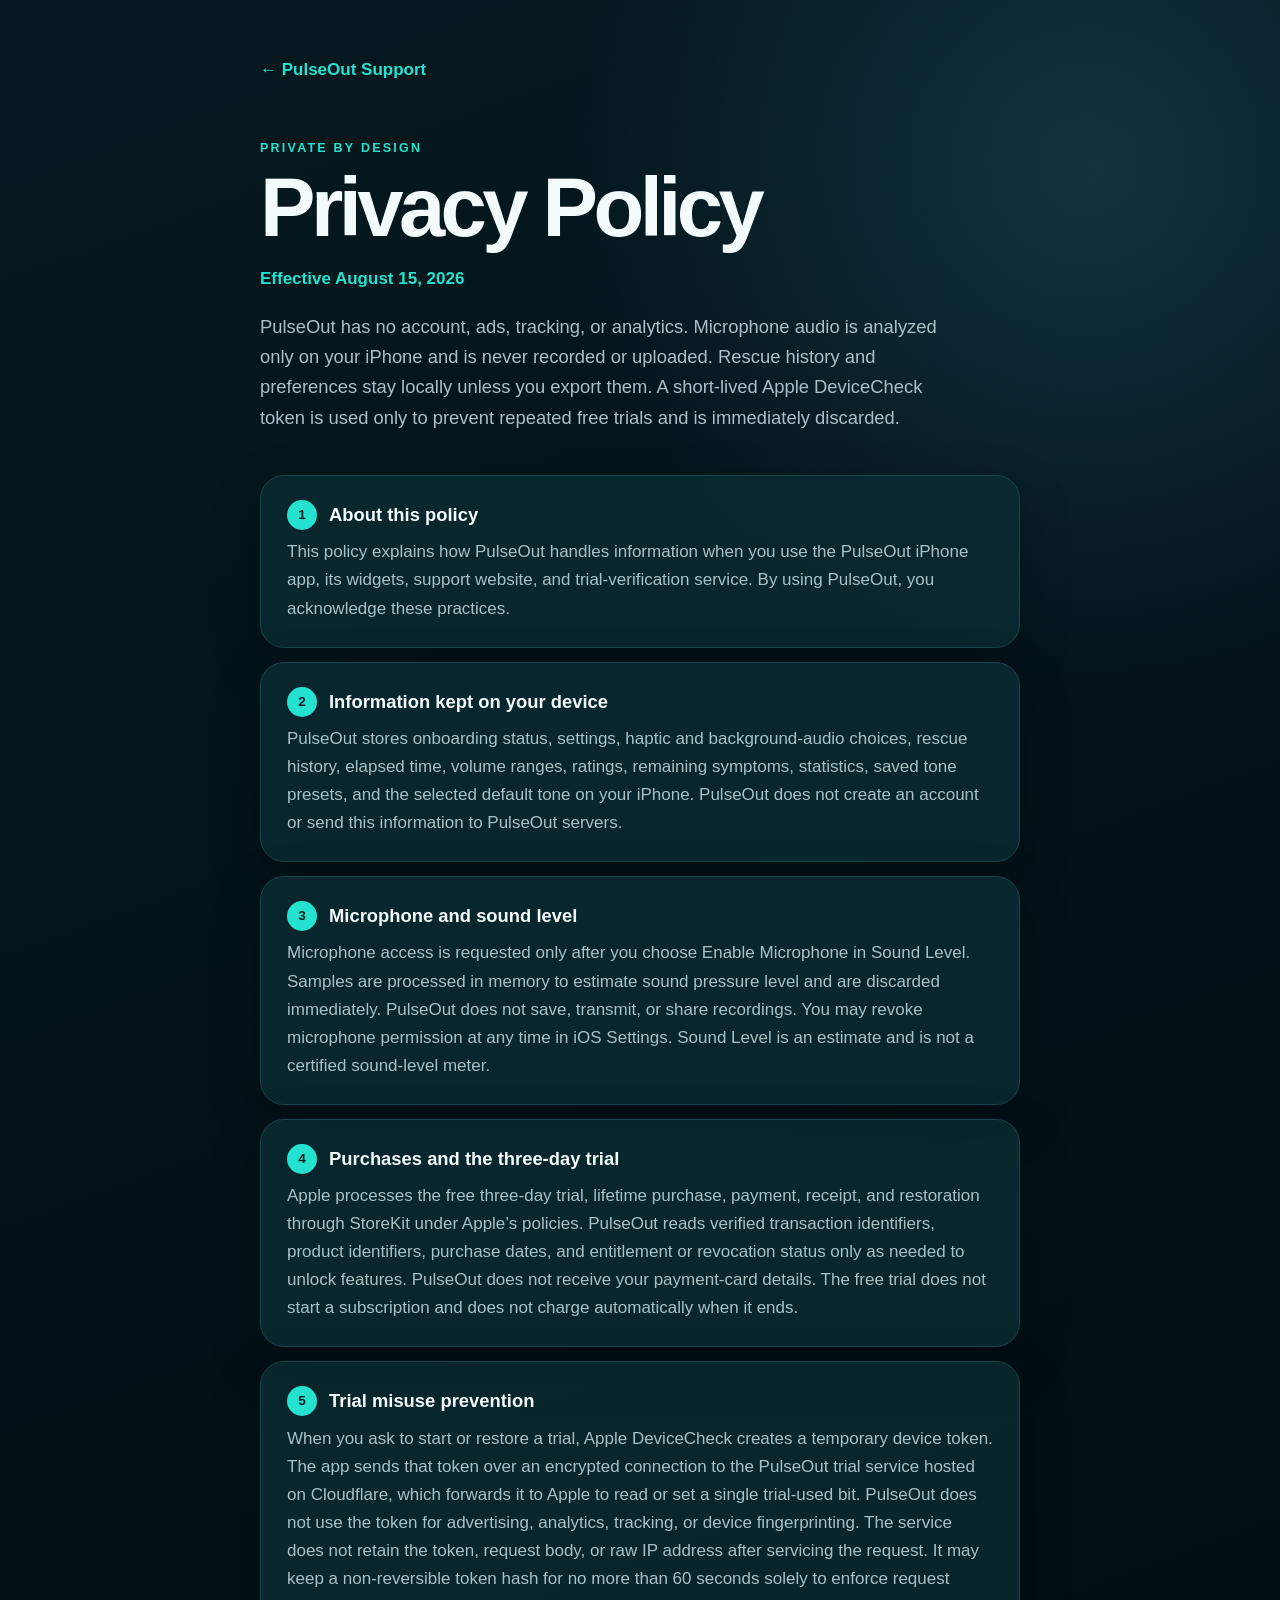
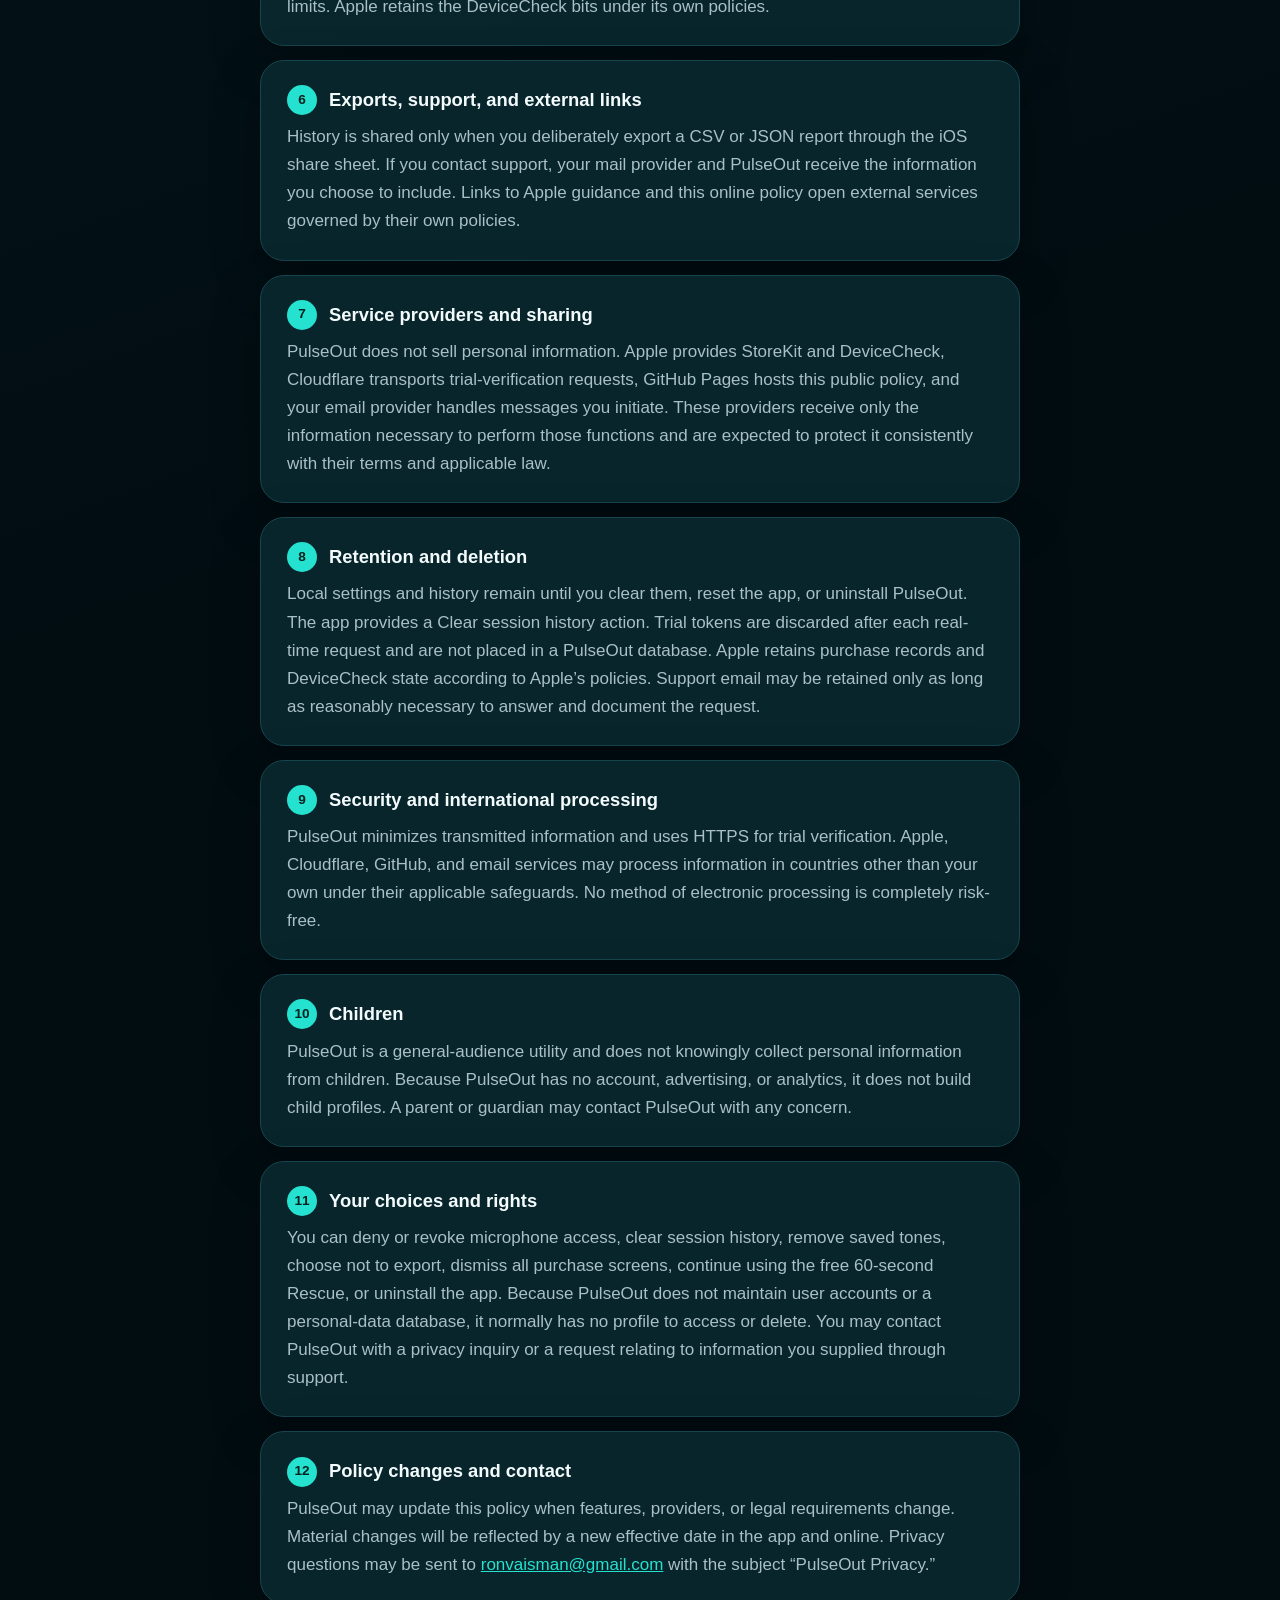
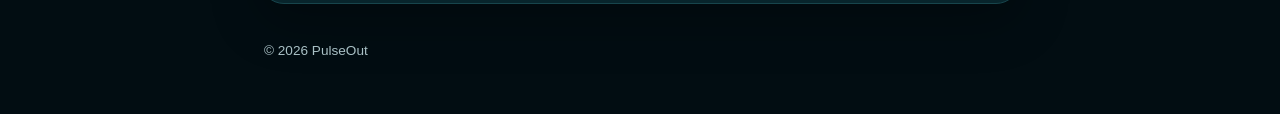
==== privacy.html @ 5d05264e "Publish PulseOut support and privacy policy" ====
<!doctype html>
<html lang="en">
<head>
  <meta charset="utf-8">
  <meta name="viewport" content="width=device-width, initial-scale=1">
  <meta name="referrer" content="no-referrer">
  <meta name="color-scheme" content="dark">
  <meta name="description" content="PulseOut Privacy Policy">
  <title>PulseOut Privacy Policy</title>
  <link rel="stylesheet" href="styles.css">
</head>
<body>
  <main class="shell">
    <a class="back" href="index.html">← PulseOut Support</a>
    <header>
      <p class="eyebrow">PRIVATE BY DESIGN</p>
      <h1>Privacy Policy</h1>
      <p class="effective">Effective August 15, 2026</p>
      <p class="lead">PulseOut has no account, ads, tracking, or analytics. Microphone audio is analyzed only on your iPhone and is never recorded or uploaded. Rescue history and preferences stay locally unless you export them. A short-lived Apple DeviceCheck token is used only to prevent repeated free trials and is immediately discarded.</p>
    </header>

    <article>
      <section><h2><b>1</b> About this policy</h2><p>This policy explains how PulseOut handles information when you use the PulseOut iPhone app, its widgets, support website, and trial-verification service. By using PulseOut, you acknowledge these practices.</p></section>
      <section><h2><b>2</b> Information kept on your device</h2><p>PulseOut stores onboarding status, settings, haptic and background-audio choices, rescue history, elapsed time, volume ranges, ratings, remaining symptoms, statistics, saved tone presets, and the selected default tone on your iPhone. PulseOut does not create an account or send this information to PulseOut servers.</p></section>
      <section><h2><b>3</b> Microphone and sound level</h2><p>Microphone access is requested only after you choose Enable Microphone in Sound Level. Samples are processed in memory to estimate sound pressure level and are discarded immediately. PulseOut does not save, transmit, or share recordings. You may revoke microphone permission at any time in iOS Settings. Sound Level is an estimate and is not a certified sound-level meter.</p></section>
      <section><h2><b>4</b> Purchases and the three-day trial</h2><p>Apple processes the free three-day trial, lifetime purchase, payment, receipt, and restoration through StoreKit under Apple’s policies. PulseOut reads verified transaction identifiers, product identifiers, purchase dates, and entitlement or revocation status only as needed to unlock features. PulseOut does not receive your payment-card details. The free trial does not start a subscription and does not charge automatically when it ends.</p></section>
      <section><h2><b>5</b> Trial misuse prevention</h2><p>When you ask to start or restore a trial, Apple DeviceCheck creates a temporary device token. The app sends that token over an encrypted connection to the PulseOut trial service hosted on Cloudflare, which forwards it to Apple to read or set a single trial-used bit. PulseOut does not use the token for advertising, analytics, tracking, or device fingerprinting. The service does not retain the token, request body, or raw IP address after servicing the request. It may keep a non-reversible token hash for no more than 60 seconds solely to enforce request limits. Apple retains the DeviceCheck bits under its own policies.</p></section>
      <section><h2><b>6</b> Exports, support, and external links</h2><p>History is shared only when you deliberately export a CSV or JSON report through the iOS share sheet. If you contact support, your mail provider and PulseOut receive the information you choose to include. Links to Apple guidance and this online policy open external services governed by their own policies.</p></section>
      <section><h2><b>7</b> Service providers and sharing</h2><p>PulseOut does not sell personal information. Apple provides StoreKit and DeviceCheck, Cloudflare transports trial-verification requests, GitHub Pages hosts this public policy, and your email provider handles messages you initiate. These providers receive only the information necessary to perform those functions and are expected to protect it consistently with their terms and applicable law.</p></section>
      <section><h2><b>8</b> Retention and deletion</h2><p>Local settings and history remain until you clear them, reset the app, or uninstall PulseOut. The app provides a Clear session history action. Trial tokens are discarded after each real-time request and are not placed in a PulseOut database. Apple retains purchase records and DeviceCheck state according to Apple’s policies. Support email may be retained only as long as reasonably necessary to answer and document the request.</p></section>
      <section><h2><b>9</b> Security and international processing</h2><p>PulseOut minimizes transmitted information and uses HTTPS for trial verification. Apple, Cloudflare, GitHub, and email services may process information in countries other than your own under their applicable safeguards. No method of electronic processing is completely risk-free.</p></section>
      <section><h2><b>10</b> Children</h2><p>PulseOut is a general-audience utility and does not knowingly collect personal information from children. Because PulseOut has no account, advertising, or analytics, it does not build child profiles. A parent or guardian may contact PulseOut with any concern.</p></section>
      <section><h2><b>11</b> Your choices and rights</h2><p>You can deny or revoke microphone access, clear session history, remove saved tones, choose not to export, dismiss all purchase screens, continue using the free 60-second Rescue, or uninstall the app. Because PulseOut does not maintain user accounts or a personal-data database, it normally has no profile to access or delete. You may contact PulseOut with a privacy inquiry or a request relating to information you supplied through support.</p></section>
      <section><h2><b>12</b> Policy changes and contact</h2><p>PulseOut may update this policy when features, providers, or legal requirements change. Material changes will be reflected by a new effective date in the app and online. Privacy questions may be sent to <a href="mailto:ronvaisman@gmail.com?subject=PulseOut%20Privacy">ronvaisman@gmail.com</a> with the subject “PulseOut Privacy.”</p></section>
    </article>
    <footer>© 2026 PulseOut</footer>
  </main>
</body>
</html>
---- styles.css ----
:root { color-scheme: dark; --bg:#03151b; --card:#0a2a32; --line:#17454c; --text:#f3fbfc; --muted:#a9c0c5; --aqua:#25e1cf; --blue:#37adfb; }
* { box-sizing: border-box; }
html { background: var(--bg); }
body { margin: 0; min-height: 100vh; color: var(--text); background: radial-gradient(circle at 85% 5%, #123241 0, transparent 32rem), linear-gradient(160deg, #04191f, #020d12 60%); font: 17px/1.65 -apple-system, BlinkMacSystemFont, "Segoe UI", sans-serif; }
.shell { width: min(760px, calc(100% - 36px)); margin: 0 auto; padding: 56px 0 40px; }
.shell.compact { min-height: 100vh; display: grid; align-content: center; max-width: 660px; }
.back { color: var(--aqua); text-decoration: none; font-weight: 650; }
header { margin: 54px 0 42px; }
.eyebrow { margin: 24px 0 8px; color: var(--aqua); font-size: .78rem; font-weight: 800; letter-spacing: .18em; }
h1 { margin: 0; font-size: clamp(2.7rem, 8vw, 5.2rem); line-height: .98; letter-spacing: -.055em; }
h1 span { color: var(--aqua); }
.effective { color: var(--aqua); font-weight: 700; }
.lead { color: var(--muted); font-size: 1.15rem; max-width: 680px; }
article { display: grid; gap: 14px; }
section, .card { border: 1px solid var(--line); border-radius: 24px; background: color-mix(in srgb, var(--card) 84%, transparent); box-shadow: 0 18px 50px #0004; }
section { padding: 24px 26px; }
h2 { display: flex; gap: 12px; align-items: center; margin: 0 0 8px; font-size: 1.15rem; }
h2 b { display: grid; place-items: center; width: 30px; height: 30px; flex: 0 0 auto; border-radius: 50%; color: #00221f; background: var(--aqua); font-size: .85rem; }
section p { margin: 0; color: var(--muted); }
a { color: var(--aqua); }
.cards { display: grid; gap: 12px; margin-top: 38px; }
.card { padding: 20px 22px; color: var(--text); text-decoration: none; transition: transform .16s ease, border-color .16s ease; }
.card:hover { transform: translateY(-2px); border-color: var(--aqua); }
.card strong, .card small { display: block; }
.card small { color: var(--muted); margin-top: 2px; }
.mark { display: flex; gap: 7px; align-items: center; width: 78px; height: 54px; }
.mark span { width: 20px; height: 4px; border-radius: 4px; background: var(--aqua); transform: rotate(-14deg); box-shadow: 0 0 20px #25e1cf88; }
.mark span:nth-child(2) { height: 30px; border-radius: 50%; background: linear-gradient(var(--blue), var(--aqua)); }
.mark span:nth-child(3) { transform: rotate(14deg); }
footer { padding: 36px 4px 12px; color: var(--muted); font-size: .85rem; }
@media (max-width: 520px) { .shell { width: min(100% - 24px, 760px); padding-top: 30px; } header { margin: 38px 4px 28px; } section { padding: 20px; border-radius: 20px; } }
@media (prefers-reduced-motion: reduce) { * { transition: none !important; } }
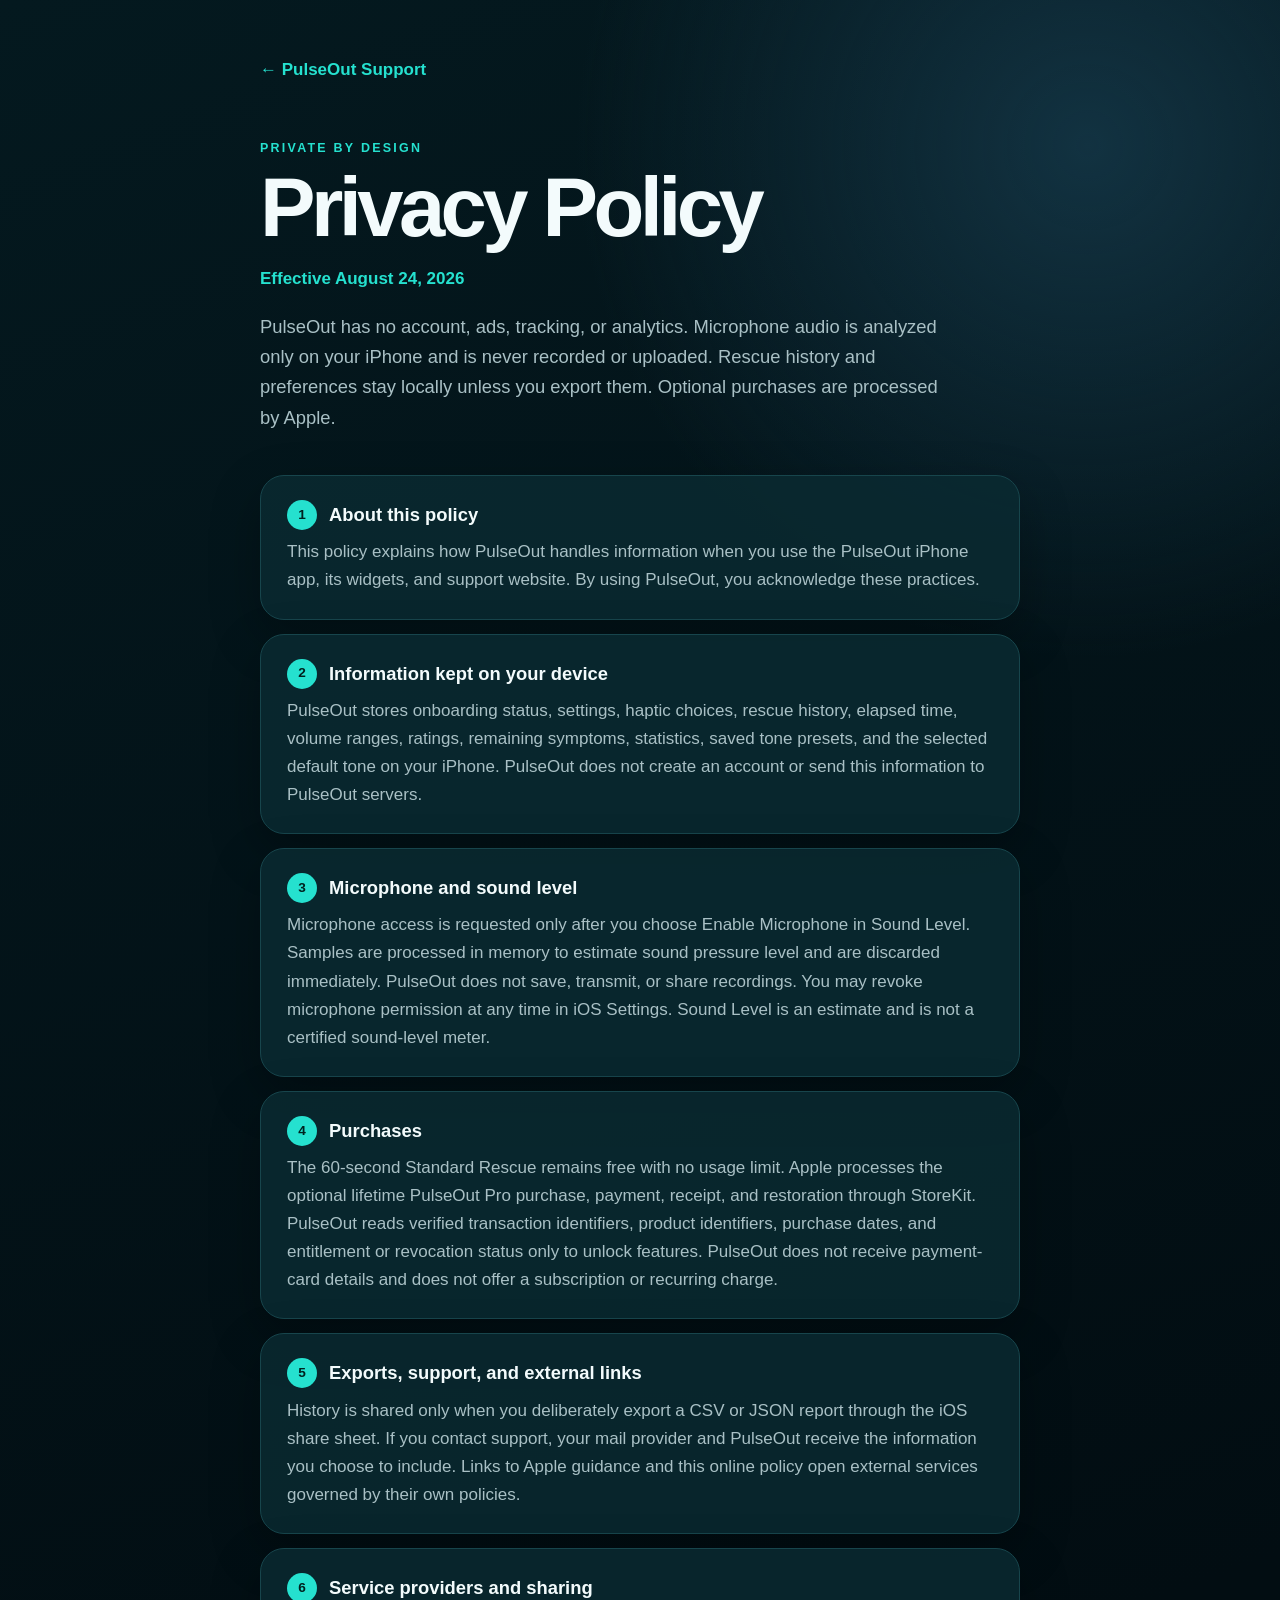
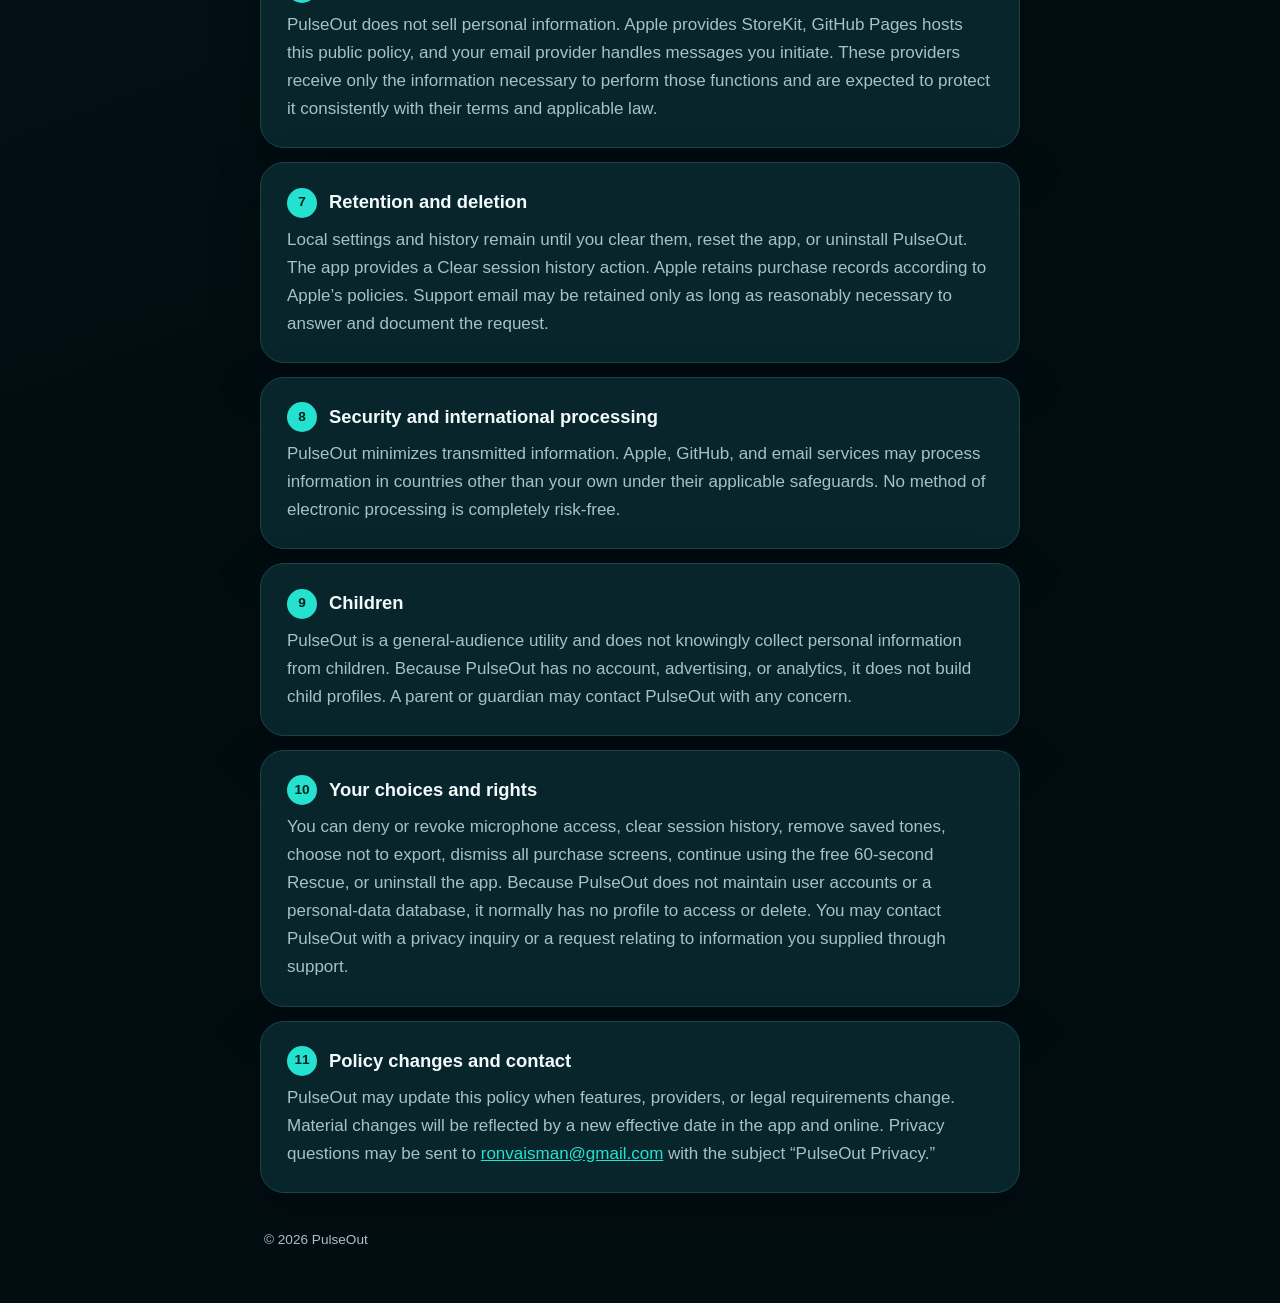
==== commit a2631f62: "Update privacy policy for lifetime-only Pro" ====
--- a/privacy.html
+++ b/privacy.html
@@ -15,23 +15,22 @@
     <header>
       <p class="eyebrow">PRIVATE BY DESIGN</p>
       <h1>Privacy Policy</h1>
-      <p class="effective">Effective August 15, 2026</p>
-      <p class="lead">PulseOut has no account, ads, tracking, or analytics. Microphone audio is analyzed only on your iPhone and is never recorded or uploaded. Rescue history and preferences stay locally unless you export them. A short-lived Apple DeviceCheck token is used only to prevent repeated free trials and is immediately discarded.</p>
+      <p class="effective">Effective August 24, 2026</p>
+      <p class="lead">PulseOut has no account, ads, tracking, or analytics. Microphone audio is analyzed only on your iPhone and is never recorded or uploaded. Rescue history and preferences stay locally unless you export them. Optional purchases are processed by Apple.</p>
     </header>
 
     <article>
-      <section><h2><b>1</b> About this policy</h2><p>This policy explains how PulseOut handles information when you use the PulseOut iPhone app, its widgets, support website, and trial-verification service. By using PulseOut, you acknowledge these practices.</p></section>
-      <section><h2><b>2</b> Information kept on your device</h2><p>PulseOut stores onboarding status, settings, haptic and background-audio choices, rescue history, elapsed time, volume ranges, ratings, remaining symptoms, statistics, saved tone presets, and the selected default tone on your iPhone. PulseOut does not create an account or send this information to PulseOut servers.</p></section>
+      <section><h2><b>1</b> About this policy</h2><p>This policy explains how PulseOut handles information when you use the PulseOut iPhone app, its widgets, and support website. By using PulseOut, you acknowledge these practices.</p></section>
+      <section><h2><b>2</b> Information kept on your device</h2><p>PulseOut stores onboarding status, settings, haptic choices, rescue history, elapsed time, volume ranges, ratings, remaining symptoms, statistics, saved tone presets, and the selected default tone on your iPhone. PulseOut does not create an account or send this information to PulseOut servers.</p></section>
       <section><h2><b>3</b> Microphone and sound level</h2><p>Microphone access is requested only after you choose Enable Microphone in Sound Level. Samples are processed in memory to estimate sound pressure level and are discarded immediately. PulseOut does not save, transmit, or share recordings. You may revoke microphone permission at any time in iOS Settings. Sound Level is an estimate and is not a certified sound-level meter.</p></section>
-      <section><h2><b>4</b> Purchases and the three-day trial</h2><p>Apple processes the free three-day trial, lifetime purchase, payment, receipt, and restoration through StoreKit under Apple’s policies. PulseOut reads verified transaction identifiers, product identifiers, purchase dates, and entitlement or revocation status only as needed to unlock features. PulseOut does not receive your payment-card details. The free trial does not start a subscription and does not charge automatically when it ends.</p></section>
-      <section><h2><b>5</b> Trial misuse prevention</h2><p>When you ask to start or restore a trial, Apple DeviceCheck creates a temporary device token. The app sends that token over an encrypted connection to the PulseOut trial service hosted on Cloudflare, which forwards it to Apple to read or set a single trial-used bit. PulseOut does not use the token for advertising, analytics, tracking, or device fingerprinting. The service does not retain the token, request body, or raw IP address after servicing the request. It may keep a non-reversible token hash for no more than 60 seconds solely to enforce request limits. Apple retains the DeviceCheck bits under its own policies.</p></section>
-      <section><h2><b>6</b> Exports, support, and external links</h2><p>History is shared only when you deliberately export a CSV or JSON report through the iOS share sheet. If you contact support, your mail provider and PulseOut receive the information you choose to include. Links to Apple guidance and this online policy open external services governed by their own policies.</p></section>
-      <section><h2><b>7</b> Service providers and sharing</h2><p>PulseOut does not sell personal information. Apple provides StoreKit and DeviceCheck, Cloudflare transports trial-verification requests, GitHub Pages hosts this public policy, and your email provider handles messages you initiate. These providers receive only the information necessary to perform those functions and are expected to protect it consistently with their terms and applicable law.</p></section>
-      <section><h2><b>8</b> Retention and deletion</h2><p>Local settings and history remain until you clear them, reset the app, or uninstall PulseOut. The app provides a Clear session history action. Trial tokens are discarded after each real-time request and are not placed in a PulseOut database. Apple retains purchase records and DeviceCheck state according to Apple’s policies. Support email may be retained only as long as reasonably necessary to answer and document the request.</p></section>
-      <section><h2><b>9</b> Security and international processing</h2><p>PulseOut minimizes transmitted information and uses HTTPS for trial verification. Apple, Cloudflare, GitHub, and email services may process information in countries other than your own under their applicable safeguards. No method of electronic processing is completely risk-free.</p></section>
-      <section><h2><b>10</b> Children</h2><p>PulseOut is a general-audience utility and does not knowingly collect personal information from children. Because PulseOut has no account, advertising, or analytics, it does not build child profiles. A parent or guardian may contact PulseOut with any concern.</p></section>
-      <section><h2><b>11</b> Your choices and rights</h2><p>You can deny or revoke microphone access, clear session history, remove saved tones, choose not to export, dismiss all purchase screens, continue using the free 60-second Rescue, or uninstall the app. Because PulseOut does not maintain user accounts or a personal-data database, it normally has no profile to access or delete. You may contact PulseOut with a privacy inquiry or a request relating to information you supplied through support.</p></section>
-      <section><h2><b>12</b> Policy changes and contact</h2><p>PulseOut may update this policy when features, providers, or legal requirements change. Material changes will be reflected by a new effective date in the app and online. Privacy questions may be sent to <a href="mailto:ronvaisman@gmail.com?subject=PulseOut%20Privacy">ronvaisman@gmail.com</a> with the subject “PulseOut Privacy.”</p></section>
+      <section><h2><b>4</b> Purchases</h2><p>The 60-second Standard Rescue remains free with no usage limit. Apple processes the optional lifetime PulseOut Pro purchase, payment, receipt, and restoration through StoreKit. PulseOut reads verified transaction identifiers, product identifiers, purchase dates, and entitlement or revocation status only to unlock features. PulseOut does not receive payment-card details and does not offer a subscription or recurring charge.</p></section>
+      <section><h2><b>5</b> Exports, support, and external links</h2><p>History is shared only when you deliberately export a CSV or JSON report through the iOS share sheet. If you contact support, your mail provider and PulseOut receive the information you choose to include. Links to Apple guidance and this online policy open external services governed by their own policies.</p></section>
+      <section><h2><b>6</b> Service providers and sharing</h2><p>PulseOut does not sell personal information. Apple provides StoreKit, GitHub Pages hosts this public policy, and your email provider handles messages you initiate. These providers receive only the information necessary to perform those functions and are expected to protect it consistently with their terms and applicable law.</p></section>
+      <section><h2><b>7</b> Retention and deletion</h2><p>Local settings and history remain until you clear them, reset the app, or uninstall PulseOut. The app provides a Clear session history action. Apple retains purchase records according to Apple’s policies. Support email may be retained only as long as reasonably necessary to answer and document the request.</p></section>
+      <section><h2><b>8</b> Security and international processing</h2><p>PulseOut minimizes transmitted information. Apple, GitHub, and email services may process information in countries other than your own under their applicable safeguards. No method of electronic processing is completely risk-free.</p></section>
+      <section><h2><b>9</b> Children</h2><p>PulseOut is a general-audience utility and does not knowingly collect personal information from children. Because PulseOut has no account, advertising, or analytics, it does not build child profiles. A parent or guardian may contact PulseOut with any concern.</p></section>
+      <section><h2><b>10</b> Your choices and rights</h2><p>You can deny or revoke microphone access, clear session history, remove saved tones, choose not to export, dismiss all purchase screens, continue using the free 60-second Rescue, or uninstall the app. Because PulseOut does not maintain user accounts or a personal-data database, it normally has no profile to access or delete. You may contact PulseOut with a privacy inquiry or a request relating to information you supplied through support.</p></section>
+      <section><h2><b>11</b> Policy changes and contact</h2><p>PulseOut may update this policy when features, providers, or legal requirements change. Material changes will be reflected by a new effective date in the app and online. Privacy questions may be sent to <a href="mailto:ronvaisman@gmail.com?subject=PulseOut%20Privacy">ronvaisman@gmail.com</a> with the subject “PulseOut Privacy.”</p></section>
     </article>
     <footer>© 2026 PulseOut</footer>
   </main>
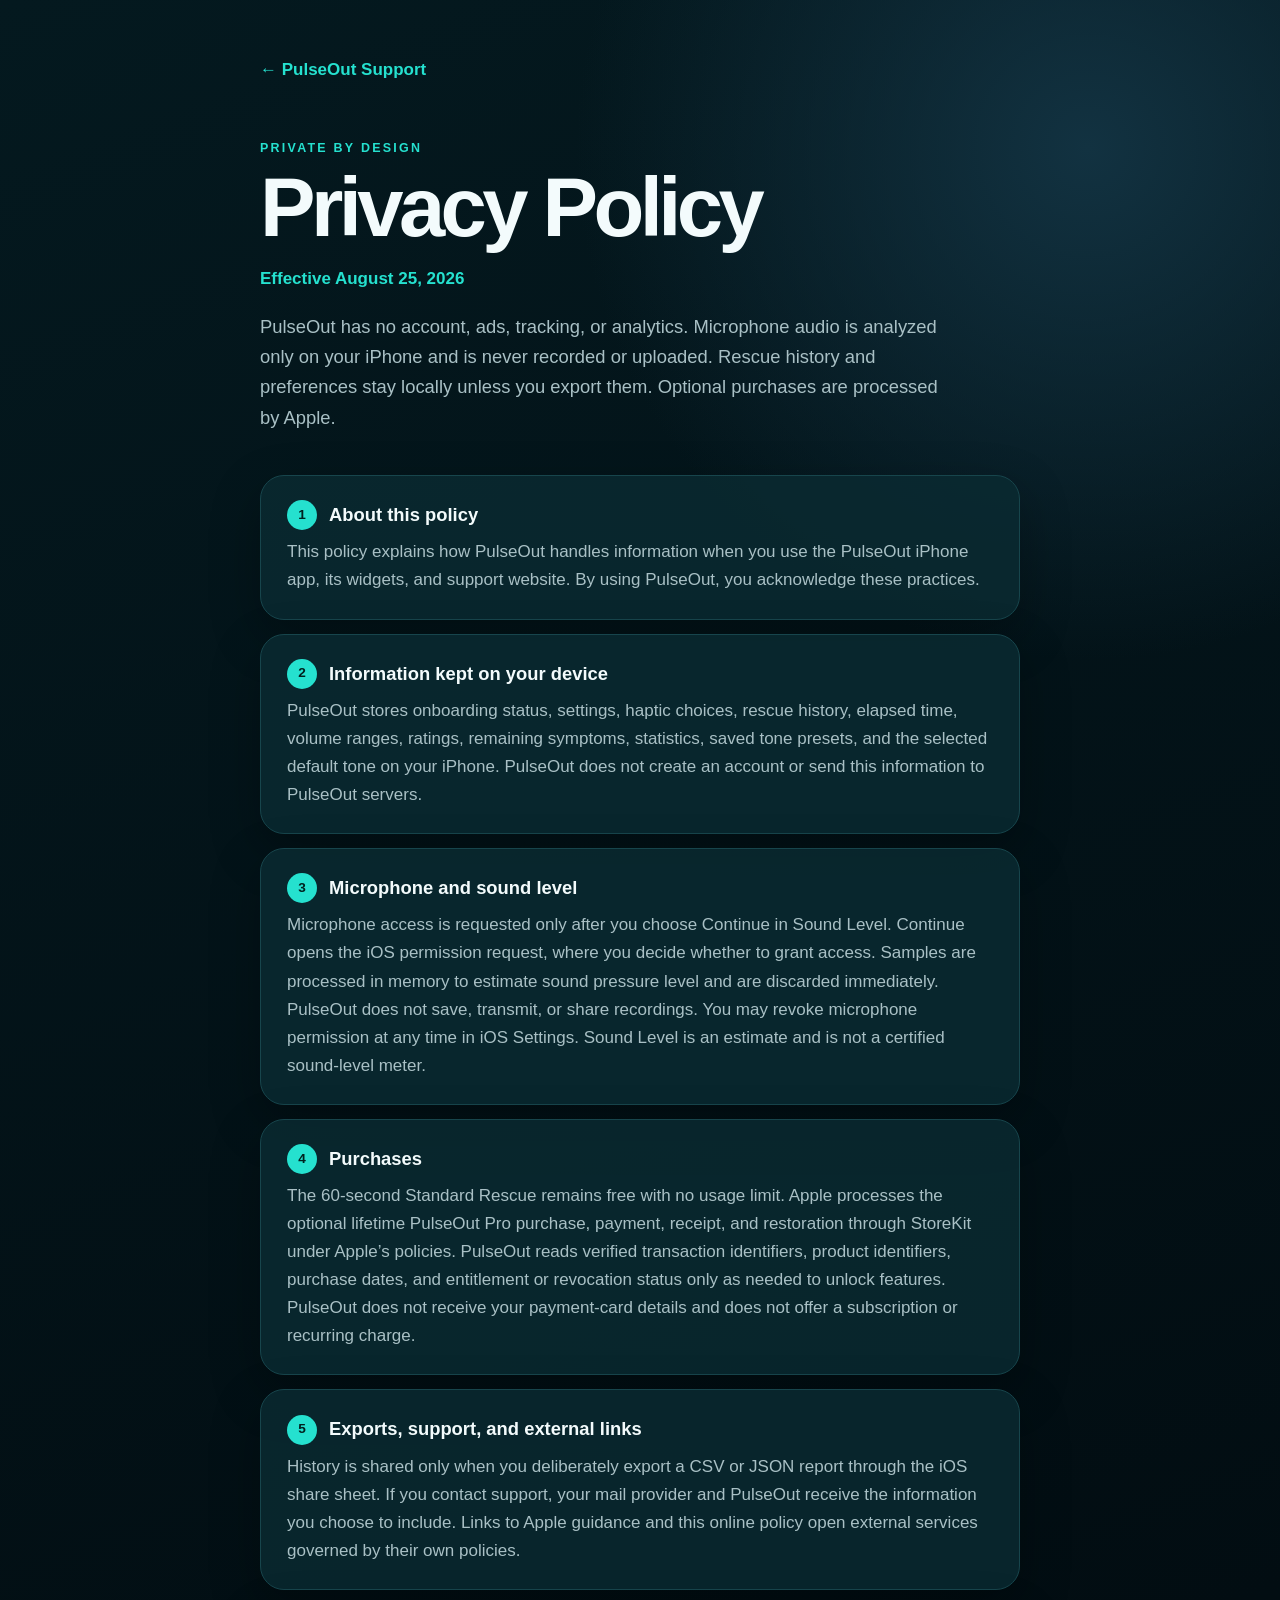
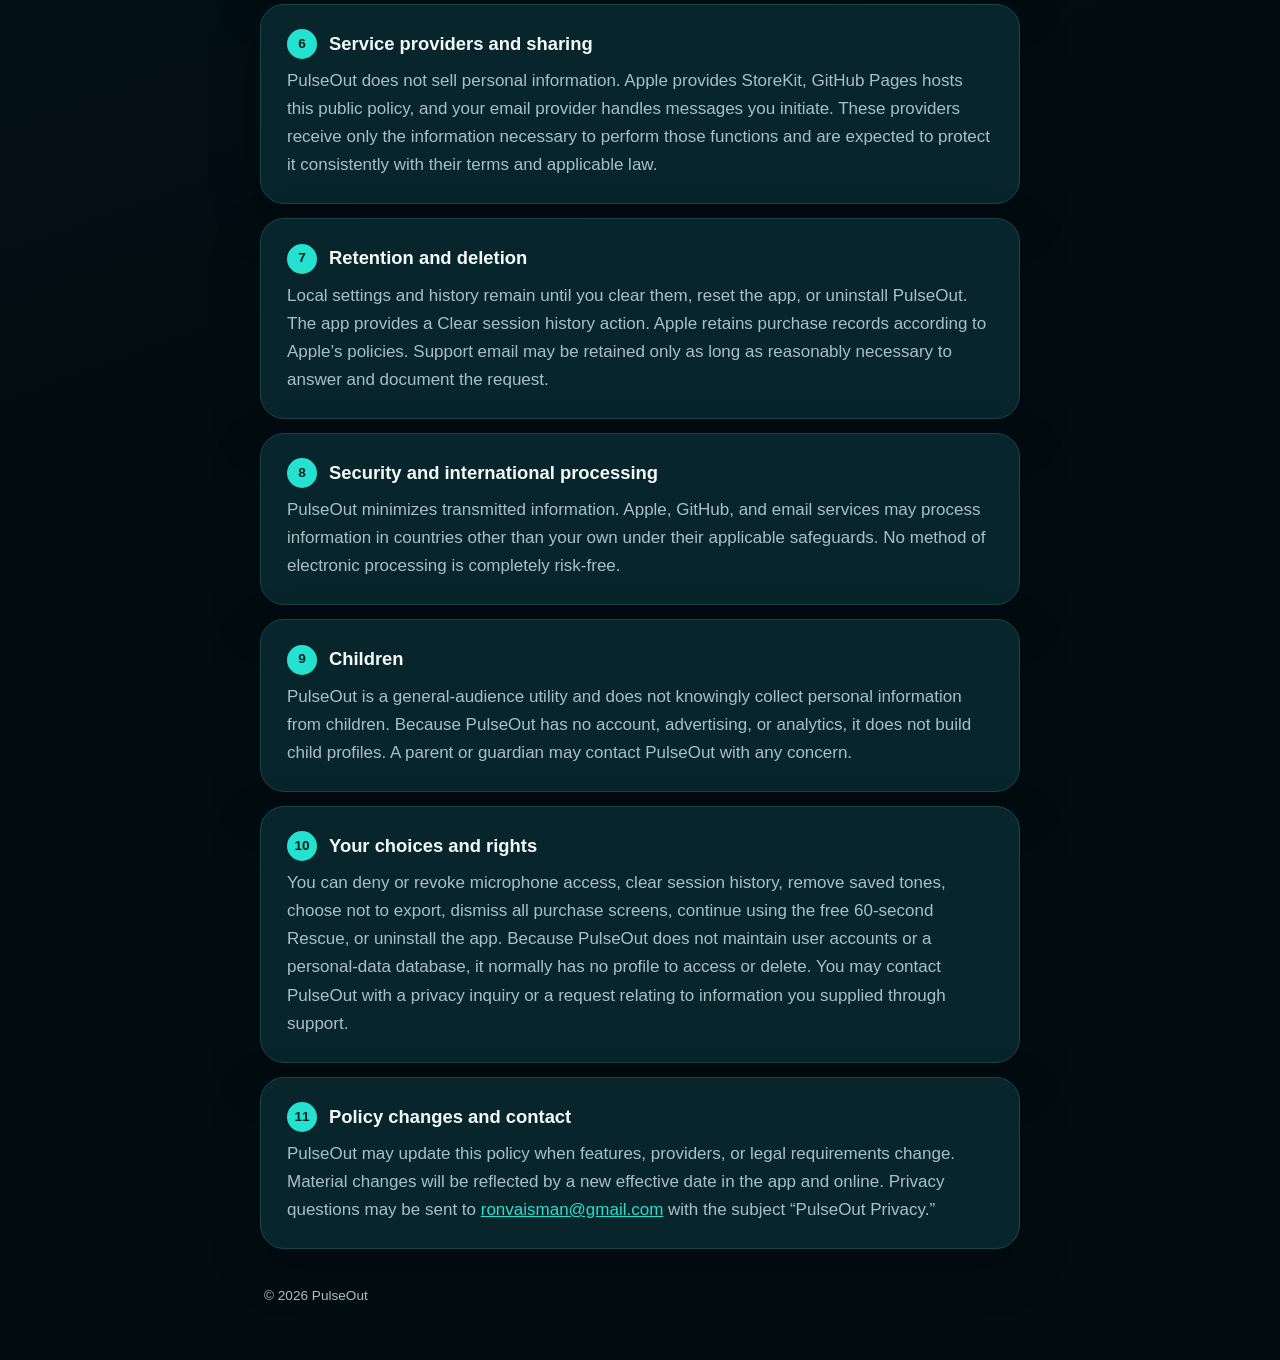
==== commit 48639f97: "Align privacy policy with current PulseOut release" ====
--- a/privacy.html
+++ b/privacy.html
@@ -15,15 +15,15 @@
     <header>
       <p class="eyebrow">PRIVATE BY DESIGN</p>
       <h1>Privacy Policy</h1>
-      <p class="effective">Effective August 24, 2026</p>
+      <p class="effective">Effective August 25, 2026</p>
       <p class="lead">PulseOut has no account, ads, tracking, or analytics. Microphone audio is analyzed only on your iPhone and is never recorded or uploaded. Rescue history and preferences stay locally unless you export them. Optional purchases are processed by Apple.</p>
     </header>
 
     <article>
       <section><h2><b>1</b> About this policy</h2><p>This policy explains how PulseOut handles information when you use the PulseOut iPhone app, its widgets, and support website. By using PulseOut, you acknowledge these practices.</p></section>
       <section><h2><b>2</b> Information kept on your device</h2><p>PulseOut stores onboarding status, settings, haptic choices, rescue history, elapsed time, volume ranges, ratings, remaining symptoms, statistics, saved tone presets, and the selected default tone on your iPhone. PulseOut does not create an account or send this information to PulseOut servers.</p></section>
-      <section><h2><b>3</b> Microphone and sound level</h2><p>Microphone access is requested only after you choose Enable Microphone in Sound Level. Samples are processed in memory to estimate sound pressure level and are discarded immediately. PulseOut does not save, transmit, or share recordings. You may revoke microphone permission at any time in iOS Settings. Sound Level is an estimate and is not a certified sound-level meter.</p></section>
-      <section><h2><b>4</b> Purchases</h2><p>The 60-second Standard Rescue remains free with no usage limit. Apple processes the optional lifetime PulseOut Pro purchase, payment, receipt, and restoration through StoreKit. PulseOut reads verified transaction identifiers, product identifiers, purchase dates, and entitlement or revocation status only to unlock features. PulseOut does not receive payment-card details and does not offer a subscription or recurring charge.</p></section>
+      <section><h2><b>3</b> Microphone and sound level</h2><p>Microphone access is requested only after you choose Continue in Sound Level. Continue opens the iOS permission request, where you decide whether to grant access. Samples are processed in memory to estimate sound pressure level and are discarded immediately. PulseOut does not save, transmit, or share recordings. You may revoke microphone permission at any time in iOS Settings. Sound Level is an estimate and is not a certified sound-level meter.</p></section>
+      <section><h2><b>4</b> Purchases</h2><p>The 60-second Standard Rescue remains free with no usage limit. Apple processes the optional lifetime PulseOut Pro purchase, payment, receipt, and restoration through StoreKit under Apple’s policies. PulseOut reads verified transaction identifiers, product identifiers, purchase dates, and entitlement or revocation status only as needed to unlock features. PulseOut does not receive your payment-card details and does not offer a subscription or recurring charge.</p></section>
       <section><h2><b>5</b> Exports, support, and external links</h2><p>History is shared only when you deliberately export a CSV or JSON report through the iOS share sheet. If you contact support, your mail provider and PulseOut receive the information you choose to include. Links to Apple guidance and this online policy open external services governed by their own policies.</p></section>
       <section><h2><b>6</b> Service providers and sharing</h2><p>PulseOut does not sell personal information. Apple provides StoreKit, GitHub Pages hosts this public policy, and your email provider handles messages you initiate. These providers receive only the information necessary to perform those functions and are expected to protect it consistently with their terms and applicable law.</p></section>
       <section><h2><b>7</b> Retention and deletion</h2><p>Local settings and history remain until you clear them, reset the app, or uninstall PulseOut. The app provides a Clear session history action. Apple retains purchase records according to Apple’s policies. Support email may be retained only as long as reasonably necessary to answer and document the request.</p></section>
